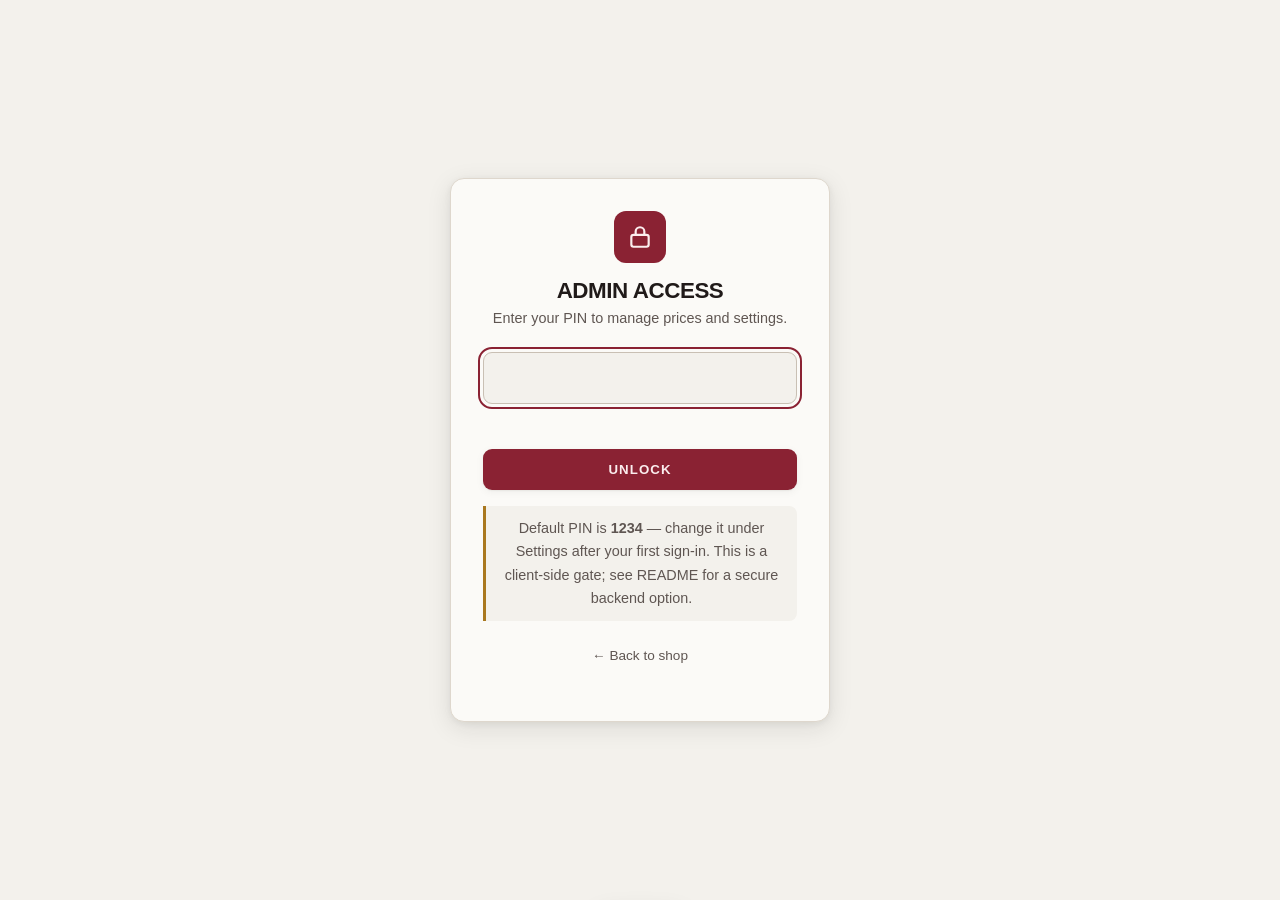
==== admin.html @ 35136296 "Initial commit: Prime Cuts Butchery storefront + admin Kenyan butchery site (Uthiru, Nairobi): KES p" ====
<!doctype html>
<html lang="en">
<head>
<meta charset="utf-8" />
<meta name="viewport" content="width=device-width, initial-scale=1" />
<title>Admin · Prime Cuts Butchery</title>
<meta name="robots" content="noindex, nofollow" />
<meta name="theme-color" content="#8A2233" />
<link rel="icon" href="data:image/svg+xml,%3Csvg xmlns='http://www.w3.org/2000/svg' viewBox='0 0 100 100'%3E%3Ctext y='.9em' font-size='90'%3E%F0%9F%94%90%3C/text%3E%3C/svg%3E" />
<link rel="stylesheet" href="assets/css/styles.css" />
</head>
<body class="admin-body">

<!-- LOGIN -->
<div class="login-wrap" id="login">
  <div class="login-card">
    <div class="mark" aria-hidden="true">
      <svg width="26" height="26" viewBox="0 0 24 24" fill="none" stroke="currentColor" stroke-width="2" stroke-linecap="round" stroke-linejoin="round"><rect x="4" y="10" width="16" height="11" rx="2"/><path d="M8 10V7a4 4 0 0 1 8 0v3"/></svg>
    </div>
    <h1>Admin Access</h1>
    <p>Enter your PIN to manage prices and settings.</p>
    <form id="pinForm">
      <div class="pinrow"><input id="pin" type="password" inputmode="numeric" autocomplete="off" maxlength="12" aria-label="Admin PIN" /></div>
      <div class="loginerr" id="loginErr"></div>
      <button class="btn btn--block" type="submit">Unlock</button>
    </form>
    <p class="note">Default PIN is <b>1234</b> — change it under Settings after your first sign-in. This is a client-side gate; see README for a secure backend option.</p>
    <p style="margin-top:1rem"><a href="index.html" style="font-size:.85rem;color:var(--ink-soft)">← Back to shop</a></p>
  </div>
</div>

<!-- DASHBOARD -->
<div class="admin-shell" id="dash" hidden>
  <div class="admin-top">
    <a class="brand" href="index.html">
      <span class="mark" aria-hidden="true"><svg width="20" height="20" viewBox="0 0 24 24" fill="none" stroke="currentColor" stroke-width="2" stroke-linecap="round" stroke-linejoin="round"><path d="M4 15a5 5 0 0 1 5-5h2l7-6v6l-4 3v5a3 3 0 0 1-3 3H8a4 4 0 0 1-4-4Z"/></svg></span>
      <span><b data-biz="name">Prime Cuts Butchery</b><span class="tag">Admin dashboard</span></span>
    </a>
    <span class="badge">Admin</span>
    <button class="iconbtn themetoggle" id="themeToggle" aria-label="Toggle theme" title="Toggle theme">
      <svg width="18" height="18" viewBox="0 0 24 24" fill="none" stroke="currentColor" stroke-width="2" stroke-linecap="round" stroke-linejoin="round"><path d="M21 12.8A9 9 0 1 1 11.2 3 7 7 0 0 0 21 12.8Z"/></svg>
    </button>
    <a class="btn btn--ghost btn--sm" href="index.html">View shop</a>
    <button class="btn btn--sm" id="logout">Lock</button>
  </div>

  <!-- PRICES -->
  <div class="panel">
    <h2>Prices &amp; Stock</h2>
    <p class="sub">All prices are in Kenyan Shillings, per kilogram. Edit a price, toggle stock, then <b>Save changes</b>. Changes apply to this browser immediately; to publish to every customer, use <b>Export for deploy</b> below.</p>
    <div class="tablewrap">
      <table class="admin" id="priceTable">
        <thead><tr><th>Product</th><th>Category</th><th>Price / kg</th><th>In stock</th><th></th></tr></thead>
        <tbody id="priceBody"></tbody>
      </table>
    </div>
    <div class="actionsbar">
      <button class="btn" id="saveProducts">Save changes</button>
      <button class="btn btn--ghost btn--sm" id="addProduct">+ Add product</button>
      <span class="savepill" id="savePill">Saved ✓</span>
    </div>
  </div>

  <!-- SETTINGS -->
  <div class="panel">
    <h2>Business Settings</h2>
    <p class="sub">Shop details, contact channels and delivery rules used across the site and on WhatsApp orders.</p>
    <form id="settingsForm">
      <div class="admin-grid">
        <div class="field"><label for="s-name">Business name</label><input id="s-name" name="name" type="text" /></div>
        <div class="field"><label for="s-location">Location (short)</label><input id="s-location" name="location" type="text" /></div>
        <div class="field" style="grid-column:1/-1"><label for="s-tagline">Tagline</label><input id="s-tagline" name="tagline" type="text" /></div>
        <div class="field" style="grid-column:1/-1"><label for="s-address">Full address</label><input id="s-address" name="address" type="text" /></div>
        <div class="field"><label for="s-phone">Phone</label><input id="s-phone" name="phone" type="text" /></div>
        <div class="field"><label for="s-whatsapp">WhatsApp number (digits, e.g. 2547XXXXXXXX)</label><input id="s-whatsapp" name="whatsapp" type="text" inputmode="numeric" /></div>
        <div class="field"><label for="s-email">Email</label><input id="s-email" name="email" type="email" /></div>
        <div class="field"><label for="s-mpesa">M-Pesa Buy Goods till</label><input id="s-mpesa" name="mpesaTill" type="text" inputmode="numeric" /></div>
        <div class="field" style="grid-column:1/-1"><label for="s-hours">Opening hours</label><input id="s-hours" name="hours" type="text" /></div>
        <div class="field"><label for="s-fee">Delivery fee (KES)</label><input id="s-fee" name="deliveryFee" type="number" min="0" step="10" /></div>
        <div class="field"><label for="s-free">Free delivery over (KES)</label><input id="s-free" name="freeDeliveryThreshold" type="number" min="0" step="100" /></div>
        <div class="field"><label for="s-give">Give-back (% of profit)</label><input id="s-give" name="givebackPercent" type="number" min="0" max="100" step="1" /></div>
      </div>
      <div class="actionsbar">
        <button class="btn" type="submit">Save settings</button>
        <span class="savepill" id="savePill2">Saved ✓</span>
      </div>
    </form>
  </div>

  <!-- SECURITY -->
  <div class="panel">
    <h2>Admin PIN</h2>
    <p class="sub">Change the PIN used to open this dashboard.</p>
    <form id="pinChangeForm">
      <div class="admin-grid">
        <div class="field"><label for="s-pin">New PIN</label><input id="s-pin" type="password" inputmode="numeric" maxlength="12" /></div>
        <div class="field"><label for="s-pin2">Confirm PIN</label><input id="s-pin2" type="password" inputmode="numeric" maxlength="12" /></div>
      </div>
      <div class="actionsbar">
        <button class="btn" type="submit">Update PIN</button>
        <span class="savepill" id="savePill3">Updated ✓</span>
      </div>
      <div class="loginerr" id="pinChangeErr" style="min-height:auto"></div>
    </form>
  </div>

  <!-- DEPLOY -->
  <div class="panel">
    <h2>Publish &amp; Backup</h2>
    <p class="sub">Your edits live in this browser. To make them the permanent, everyone-sees-them version, export the data file and commit it to your repository (replace <code>assets/js/data.js</code>), then redeploy.</p>
    <div class="actionsbar">
      <button class="btn btn--brass" id="exportData">⬇ Export for deploy (data.js)</button>
      <button class="btn btn--ghost btn--sm" id="copyData">Copy to clipboard</button>
      <label class="btn btn--ghost btn--sm" for="importFile" style="cursor:pointer">Import backup…</label>
      <input id="importFile" type="file" accept=".js,.json,text/*" hidden />
      <button class="btn btn--ghost btn--sm" id="resetData" style="color:var(--warn)">Reset to defaults</button>
    </div>
    <div class="note" id="deployNote">Tip: after committing the new <b>data.js</b>, run your deploy (GitHub Pages / Netlify / Vercel). New visitors will get the updated prices.</div>
  </div>
</div>

<div class="toast" id="toast" role="status" aria-live="polite">
  <svg viewBox="0 0 24 24" fill="none" stroke="currentColor" stroke-width="2.4" stroke-linecap="round" stroke-linejoin="round"><path d="m5 12 4 4 10-11"/></svg>
  <span id="toastMsg">Saved</span>
</div>

<script src="assets/js/data.js"></script>
<script src="assets/js/store.js"></script>
<script src="assets/js/admin.js"></script>
</body>
</html>
---- assets/css/styles.css ----
/* =============================================================
   Prime Cuts Butchery — styles (shared by storefront + admin)
   Palette: oxblood signature, brass accent, marble-bone ground.
   Theme-aware: system by default, overridable via [data-theme].
   ============================================================= */
:root{
  --ground:#F3F1EC; --surface:#FBFAF7; --surface-2:#ECE7DF;
  --ink:#201A19; --ink-soft:#5F5652; --ink-faint:#8A7F79;
  --line:#DED7CD; --line-strong:#C9C0B4;
  --oxblood:#8A2233; --oxblood-deep:#6E1826; --oxblood-ink:#FBEDEE;
  --brass:#A9781F; --brass-soft:#E7C877;
  --good:#2F7A4A; --good-bg:#E6F1E9; --warn:#B4531B;
  --shadow-sm:0 1px 2px rgba(32,26,25,.06),0 2px 8px rgba(32,26,25,.05);
  --shadow-md:0 6px 24px rgba(32,26,25,.10),0 2px 6px rgba(32,26,25,.06);
  --shadow-lg:0 24px 60px rgba(32,26,25,.22);
  --maxw:1180px; --pad:clamp(1.15rem,4vw,2.5rem); --r:14px; --r-sm:9px;
  --sans:"Helvetica Neue",Helvetica,Arial,system-ui,-apple-system,"Segoe UI",Roboto,sans-serif;
  --display:"Helvetica Neue",Arial,system-ui,-apple-system,"Segoe UI Semibold",sans-serif;
}
@media (prefers-color-scheme:dark){
  :root:not([data-theme="light"]){
    --ground:#171210; --surface:#211A18; --surface-2:#2B2320;
    --ink:#F3ECE4; --ink-soft:#B7ABA2; --ink-faint:#8C8079;
    --line:#372D29; --line-strong:#4A3D38;
    --oxblood:#D25366; --oxblood-deep:#B23A4C; --oxblood-ink:#1B0E10;
    --brass:#D8A84A; --brass-soft:#7C5E24;
    --good:#5FB981; --good-bg:#173322; --warn:#E08A4A;
    --shadow-sm:0 1px 2px rgba(0,0,0,.4);
    --shadow-md:0 8px 30px rgba(0,0,0,.5);
    --shadow-lg:0 28px 70px rgba(0,0,0,.62);
  }
}
:root[data-theme="dark"]{
  --ground:#171210; --surface:#211A18; --surface-2:#2B2320;
  --ink:#F3ECE4; --ink-soft:#B7ABA2; --ink-faint:#8C8079;
  --line:#372D29; --line-strong:#4A3D38;
  --oxblood:#D25366; --oxblood-deep:#B23A4C; --oxblood-ink:#1B0E10;
  --brass:#D8A84A; --brass-soft:#7C5E24;
  --good:#5FB981; --good-bg:#173322; --warn:#E08A4A;
  --shadow-sm:0 1px 2px rgba(0,0,0,.4);
  --shadow-md:0 8px 30px rgba(0,0,0,.5);
  --shadow-lg:0 28px 70px rgba(0,0,0,.62);
}

*{box-sizing:border-box}
html{scroll-behavior:smooth}
@media (prefers-reduced-motion:reduce){html{scroll-behavior:auto}}
body{margin:0;background:var(--ground);color:var(--ink);font-family:var(--sans);
  font-size:clamp(15px,.4vw + 14px,17px);line-height:1.62;-webkit-font-smoothing:antialiased;text-rendering:optimizeLegibility}
h1,h2,h3,h4{font-family:var(--display);font-weight:800;line-height:1.04;letter-spacing:-.02em;text-wrap:balance;margin:0}
p{margin:0}
a{color:inherit;text-decoration:none}
img,svg{max-width:100%;display:block}
::selection{background:var(--oxblood);color:var(--oxblood-ink)}
:focus-visible{outline:2.5px solid var(--oxblood);outline-offset:3px;border-radius:4px}
@media (prefers-color-scheme:dark){:root:not([data-theme="light"]) :focus-visible{outline-color:var(--brass)}}
:root[data-theme="dark"] :focus-visible{outline-color:var(--brass)}

.wrap{max-width:var(--maxw);margin:0 auto;padding-inline:var(--pad)}
.eyebrow{font-size:.72rem;font-weight:700;letter-spacing:.22em;text-transform:uppercase;color:var(--oxblood);display:inline-flex;align-items:center;gap:.6rem}
.eyebrow::before{content:"";width:26px;height:2px;background:currentColor;display:inline-block}
.num{font-variant-numeric:tabular-nums}
.skip{position:absolute;left:-999px;top:0;background:var(--oxblood);color:#fff;padding:.7rem 1rem;z-index:200;border-radius:0 0 8px 0}
.skip:focus{left:0}

/* buttons */
.btn{--bg:var(--oxblood);--fg:var(--oxblood-ink);display:inline-flex;align-items:center;justify-content:center;gap:.55rem;
  background:var(--bg);color:var(--fg);font-family:var(--display);font-weight:800;font-size:.83rem;letter-spacing:.08em;text-transform:uppercase;
  padding:.8rem 1.4rem;border:none;border-radius:var(--r-sm);cursor:pointer;
  transition:transform .16s ease,box-shadow .2s ease,background .2s ease;box-shadow:var(--shadow-sm)}
.btn:hover{transform:translateY(-2px);box-shadow:var(--shadow-md)}
.btn:active{transform:translateY(0)}
.btn--ghost{--bg:transparent;--fg:var(--ink);box-shadow:inset 0 0 0 1.5px var(--line-strong)}
.btn--ghost:hover{--bg:var(--surface)}
.btn--brass{--bg:var(--brass);--fg:#fff}
.btn--wa{--bg:#1FA855;--fg:#fff}
.btn--block{width:100%}
.btn--sm{padding:.5rem .8rem;font-size:.72rem}
.btn[disabled]{opacity:.4;cursor:not-allowed;transform:none;box-shadow:none}
@media (prefers-reduced-motion:reduce){.btn:hover{transform:none}}

.iconbtn{background:none;border:1.5px solid var(--line-strong);border-radius:8px;padding:.45rem;cursor:pointer;color:var(--ink);display:inline-grid;place-items:center}
.iconbtn:hover{background:var(--surface-2)}

/* ---------------- header ---------------- */
header.site{position:sticky;top:0;z-index:60;background:color-mix(in srgb,var(--ground) 86%,transparent);
  backdrop-filter:saturate(1.4) blur(12px);border-bottom:1px solid var(--line)}
.bar{display:flex;align-items:center;gap:.9rem;height:66px}
.brand{display:flex;align-items:center;gap:.6rem;font-family:var(--display);font-weight:800}
.brand .mark{width:34px;height:34px;border-radius:8px;flex:none;background:var(--oxblood);color:var(--oxblood-ink);display:grid;place-items:center;box-shadow:var(--shadow-sm)}
.brand b{font-size:1.08rem;letter-spacing:-.01em;display:block}
.brand .tag{font-size:.58rem;letter-spacing:.22em;text-transform:uppercase;color:var(--ink-faint);display:block;margin-top:-3px}
nav.main{margin-left:auto;display:flex;align-items:center;gap:.2rem}
nav.main a{font-size:.86rem;font-weight:600;color:var(--ink-soft);padding:.5rem .75rem;border-radius:8px;transition:color .15s,background .15s}
nav.main a:hover{color:var(--ink);background:var(--surface-2)}
.hdr-actions{display:flex;align-items:center;gap:.5rem;margin-left:.4rem}
.cartbtn{position:relative;display:inline-flex;align-items:center;gap:.5rem}
.cartbtn .count{position:absolute;top:-7px;right:-7px;min-width:19px;height:19px;padding:0 4px;background:var(--brass);color:#fff;
  font-size:.68rem;font-weight:800;border-radius:99px;display:grid;place-items:center;font-variant-numeric:tabular-nums;
  transform:scale(0);transition:transform .18s cubic-bezier(.4,1.5,.5,1)}
.cartbtn.has .count{transform:scale(1)}
.menutoggle{display:none}
@media (max-width:900px){
  nav.main{position:fixed;inset:66px 0 auto 0;flex-direction:column;align-items:stretch;gap:0;background:var(--surface);
    border-bottom:1px solid var(--line);padding:.5rem var(--pad) 1rem;transform:translateY(-160%);transition:transform .3s ease;box-shadow:var(--shadow-md);margin:0}
  nav.main.open{transform:translateY(0)}
  nav.main a{padding:.85rem .4rem;border-radius:0;border-bottom:1px solid var(--line)}
  .menutoggle{display:inline-grid}
  .cartbtn .label{display:none}
}

/* ---------------- hero ---------------- */
.hero{position:relative;overflow:hidden;color:var(--oxblood-ink);isolation:isolate}
.hero::before{content:"";position:absolute;inset:0;z-index:-2;background:
  radial-gradient(120% 90% at 82% 8%,rgba(0,0,0,0) 40%,rgba(0,0,0,.5) 100%),
  radial-gradient(90% 120% at 12% 100%,var(--oxblood) 0%,rgba(0,0,0,0) 55%),
  linear-gradient(155deg,var(--oxblood-deep) 0%,#3d0f18 55%,#25090f 100%)}
.hero::after{content:"";position:absolute;inset:0;z-index:-1;opacity:.5;mix-blend-mode:overlay;
  background-image:url("data:image/svg+xml,%3Csvg xmlns='http://www.w3.org/2000/svg' width='120' height='120'%3E%3Cfilter id='n'%3E%3CfeTurbulence type='fractalNoise' baseFrequency='.9' numOctaves='2'/%3E%3C/filter%3E%3Crect width='100%25' height='100%25' filter='url(%23n)' opacity='.5'/%3E%3C/svg%3E")}
.hero .wrap{display:grid;grid-template-columns:1.15fr .85fr;gap:2rem;align-items:center;padding-block:clamp(3rem,8vw,5.6rem)}
.hero .eyebrow{color:var(--brass-soft)}
.hero h1{font-size:clamp(2.7rem,7.5vw,5rem);text-transform:uppercase;letter-spacing:-.025em;margin:1rem 0 .2rem}
.hero h1 .em{color:var(--brass-soft);display:block}
.hero .lede{font-size:clamp(1.02rem,1.4vw,1.18rem);color:#f4dcdf;max-width:36ch;margin:.9rem 0 1.7rem;line-height:1.5}
.hero .cta{display:flex;flex-wrap:wrap;gap:.7rem}
.hero .btn--ghost{--fg:#fff;box-shadow:inset 0 0 0 1.5px rgba(255,255,255,.4)}
.hero .btn--ghost:hover{--bg:rgba(255,255,255,.08)}
.trust{display:flex;gap:1.6rem;margin-top:2rem;flex-wrap:wrap}
.trust div{font-size:.8rem;color:#e8c9cd;line-height:1.3}
.trust b{display:block;font-family:var(--display);font-size:1.45rem;color:#fff;letter-spacing:-.02em}
.heroart{position:relative;justify-self:center;width:min(330px,72vw);aspect-ratio:1}
.heroart .cleaver{position:absolute;inset:0;color:rgba(255,255,255,.9);filter:drop-shadow(0 18px 30px rgba(0,0,0,.5))}
.stamp{position:absolute;right:-6%;bottom:-4%;width:42%;color:var(--brass-soft);animation:spin 26s linear infinite}
.stamp .ring{fill:none;stroke:currentColor;stroke-width:2}
@keyframes spin{to{transform:rotate(360deg)}}
@media (prefers-reduced-motion:reduce){.stamp{animation:none}}
@media (max-width:820px){.hero .wrap{grid-template-columns:1fr}.heroart{grid-row:1;width:min(220px,50vw)}}

/* marquee */
.strip{background:var(--ink);color:var(--ground);overflow:hidden;border-block:1px solid rgba(255,255,255,.06)}
.strip .track{display:flex;gap:2.5rem;white-space:nowrap;padding:.7rem 0;animation:slide 30s linear infinite;width:max-content}
.strip span{font-family:var(--display);font-weight:800;font-size:.8rem;letter-spacing:.14em;text-transform:uppercase;display:inline-flex;gap:2.5rem;align-items:center}
.strip span::after{content:"✦";color:var(--brass-soft)}
@keyframes slide{to{transform:translateX(-50%)}}
@media (prefers-reduced-motion:reduce){.strip .track{animation:none}}

/* sections */
section{padding-block:clamp(3.2rem,7vw,5.4rem)}
.sec-head{max-width:62ch;margin-bottom:2.2rem}
.sec-head h2{font-size:clamp(1.8rem,4vw,2.7rem);margin:.7rem 0 .6rem;text-transform:uppercase}
.sec-head p{color:var(--ink-soft);font-size:1.04rem}

/* values */
.values{display:grid;grid-template-columns:repeat(3,1fr);gap:1.1rem}
.value{background:var(--surface);border:1px solid var(--line);border-radius:var(--r);padding:1.7rem 1.5rem;box-shadow:var(--shadow-sm);position:relative;overflow:hidden}
.value::before{content:"";position:absolute;left:0;top:0;bottom:0;width:4px;background:var(--oxblood)}
.value .ico{width:44px;height:44px;color:var(--oxblood);margin-bottom:1rem}
.value h3{font-size:1.14rem;margin-bottom:.5rem}
.value p{color:var(--ink-soft);font-size:.95rem}
@media (max-width:820px){.values{grid-template-columns:1fr}}

/* shop */
#shop{background:var(--surface-2)}
.shop-top{display:flex;justify-content:space-between;align-items:flex-end;gap:1rem;flex-wrap:wrap}
.updated{font-size:.78rem;color:var(--ink-faint)}
.grid{display:grid;grid-template-columns:repeat(3,1fr);gap:1.3rem;margin-top:1.6rem}
@media (max-width:900px){.grid{grid-template-columns:repeat(2,1fr)}}
@media (max-width:560px){.grid{grid-template-columns:1fr}}
.card{background:var(--surface);border:1px solid var(--line);border-radius:var(--r);overflow:hidden;display:flex;flex-direction:column;box-shadow:var(--shadow-sm);transition:transform .2s ease,box-shadow .2s ease}
.card:hover{transform:translateY(-4px);box-shadow:var(--shadow-md)}
@media (prefers-reduced-motion:reduce){.card:hover{transform:none}}
.card .art{aspect-ratio:16/11;display:grid;place-items:center;position:relative;border-bottom:1px solid var(--line);
  background:radial-gradient(120% 120% at 30% 15%,color-mix(in srgb,var(--oxblood) 18%,var(--surface)) 0%,var(--surface) 70%)}
.card .art{overflow:hidden}
.card .art svg{width:50%;color:var(--oxblood);opacity:.92}
.art-photo{position:absolute;inset:0;width:100%;height:100%;object-fit:cover;z-index:1}
.card.out .art{filter:grayscale(.7);opacity:.7}
.tagchip{position:absolute;z-index:2;top:.8rem;left:.8rem;font-size:.62rem;font-weight:800;letter-spacing:.1em;text-transform:uppercase;background:var(--ink);color:var(--ground);padding:.3rem .55rem;border-radius:999px}
.outchip{position:absolute;z-index:2;top:.8rem;right:.8rem;font-size:.62rem;font-weight:800;letter-spacing:.08em;text-transform:uppercase;background:var(--warn);color:#fff;padding:.3rem .55rem;border-radius:999px}
.card .body{padding:1.1rem 1.15rem 1.25rem;display:flex;flex-direction:column;gap:.45rem;flex:1}
.card .top{display:flex;justify-content:space-between;align-items:baseline;gap:.6rem}
.card h3{font-size:1.08rem}
.card .sw{font-size:.75rem;color:var(--ink-faint);font-style:italic}
.price{font-family:var(--display);font-weight:800;color:var(--brass);font-size:1.16rem;letter-spacing:-.02em;white-space:nowrap;text-align:right}
.price small{display:block;font-size:.62rem;color:var(--ink-faint);font-weight:600;letter-spacing:.04em;text-transform:uppercase}
.card p.desc{color:var(--ink-soft);font-size:.86rem;flex:1}
.card .buy{display:flex;gap:.55rem;align-items:center;margin-top:.4rem}
.stepper{display:inline-flex;align-items:center;border:1.5px solid var(--line-strong);border-radius:var(--r-sm);overflow:hidden}
.stepper button{width:34px;height:40px;background:var(--surface);border:none;color:var(--ink);font-size:1.1rem;cursor:pointer;font-weight:700;line-height:1}
.stepper button:hover{background:var(--surface-2)}
.stepper .val{min-width:56px;height:40px;display:grid;place-items:center;font-family:var(--display);font-weight:700;font-size:.85rem;border-inline:1.5px solid var(--line-strong);font-variant-numeric:tabular-nums}
.card .buy .btn{flex:1}

/* mission */
#mission{background:var(--oxblood-deep);color:var(--oxblood-ink);position:relative;overflow:hidden}
#mission::after{content:"";position:absolute;inset:0;opacity:.4;mix-blend-mode:overlay;
  background-image:url("data:image/svg+xml,%3Csvg xmlns='http://www.w3.org/2000/svg' width='120' height='120'%3E%3Cfilter id='n'%3E%3CfeTurbulence type='fractalNoise' baseFrequency='.9' numOctaves='2'/%3E%3C/filter%3E%3Crect width='100%25' height='100%25' filter='url(%23n)' opacity='.4'/%3E%3C/svg%3E")}
#mission .wrap{position:relative;z-index:1;display:grid;grid-template-columns:auto 1fr;gap:clamp(1.5rem,5vw,3.5rem);align-items:center}
.bignum{font-family:var(--display);font-weight:800;font-size:clamp(4.5rem,15vw,10rem);line-height:.8;letter-spacing:-.04em;color:var(--brass-soft)}
#mission .eyebrow{color:var(--brass-soft)}
#mission h2{font-size:clamp(1.6rem,3.4vw,2.3rem);text-transform:uppercase;margin:.8rem 0;color:#fff}
#mission p{color:#f0d4d8;max-width:52ch;font-size:1.04rem}
#mission .btn{margin-top:1.4rem}
@media (max-width:720px){#mission .wrap{grid-template-columns:1fr}}

/* testimonials */
.quotes{display:grid;grid-template-columns:repeat(3,1fr);gap:1.3rem}
@media (max-width:900px){.quotes{grid-template-columns:1fr}}
.quote{background:var(--surface);border:1px solid var(--line);border-radius:var(--r);padding:1.6rem;box-shadow:var(--shadow-sm);display:flex;flex-direction:column;gap:.85rem}
.quote .stars{color:var(--brass);letter-spacing:.15em;font-size:.95rem}
.quote h3{font-size:1.04rem}
.quote p{color:var(--ink-soft);font-size:.92rem;flex:1}
.quote .who{display:flex;align-items:center;gap:.7rem;margin-top:.2rem}
.quote .av{width:38px;height:38px;border-radius:50%;background:var(--oxblood);color:var(--oxblood-ink);display:grid;place-items:center;font-family:var(--display);font-weight:800;font-size:.9rem;flex:none}
.quote .who b{font-size:.9rem}
.quote .who span{font-size:.78rem;color:var(--ink-faint);display:block}

/* contact */
#contact{background:var(--surface-2)}
.contact-grid{display:grid;grid-template-columns:.85fr 1.15fr;gap:1.6rem}
@media (max-width:820px){.contact-grid{grid-template-columns:1fr}}
.infocard{background:var(--surface);border:1px solid var(--line);border-radius:var(--r);padding:1.7rem;box-shadow:var(--shadow-sm)}
.infoitem{display:flex;gap:.9rem;padding:1rem 0;border-bottom:1px solid var(--line)}
.infoitem:last-child{border-bottom:none;padding-bottom:0}
.infoitem:first-of-type{padding-top:.3rem}
.infoitem .ico{width:22px;height:22px;color:var(--oxblood);flex:none;margin-top:2px}
.infoitem b{display:block;font-size:.7rem;letter-spacing:.14em;text-transform:uppercase;color:var(--ink-faint);margin-bottom:.15rem}
.infoitem span{font-size:.96rem}
.mpesa{margin-top:1.2rem;padding:1rem 1.1rem;border:1.5px dashed var(--line-strong);border-radius:var(--r-sm);background:var(--ground)}
.mpesa b{font-size:.7rem;letter-spacing:.12em;text-transform:uppercase;color:var(--good)}
.mpesa .till{font-family:var(--display);font-weight:800;font-size:1.4rem;letter-spacing:.02em}

/* forms */
form.card2{background:var(--surface);border:1px solid var(--line);border-radius:var(--r);padding:1.7rem;box-shadow:var(--shadow-sm)}
.field{margin-bottom:1rem}
.field label{display:block;font-size:.76rem;font-weight:700;letter-spacing:.06em;text-transform:uppercase;color:var(--ink-soft);margin-bottom:.4rem}
.field input,.field textarea,.field select{width:100%;padding:.78rem .9rem;background:var(--ground);color:var(--ink);border:1.5px solid var(--line-strong);border-radius:var(--r-sm);font:inherit;font-size:.95rem;transition:border-color .15s,box-shadow .15s}
.field textarea{resize:vertical;min-height:110px}
.field input:focus,.field textarea:focus,.field select:focus{outline:none;border-color:var(--oxblood);box-shadow:0 0 0 3px color-mix(in srgb,var(--oxblood) 18%,transparent)}
.field .err{color:var(--oxblood);font-size:.78rem;margin-top:.3rem;display:none}
.field.invalid input,.field.invalid textarea{border-color:var(--oxblood)}
.field.invalid .err{display:block}
.formnote{font-size:.8rem;color:var(--ink-faint);margin-top:.7rem;text-align:center}
.success{display:none;text-align:center;padding:1rem;gap:.7rem;flex-direction:column;align-items:center;color:var(--good);font-weight:600}
.success.show{display:flex}
.success svg{width:46px;height:46px}

/* cart drawer */
.scrim{position:fixed;inset:0;background:rgba(20,12,10,.55);opacity:0;visibility:hidden;transition:opacity .28s,visibility .28s;z-index:80;backdrop-filter:blur(2px)}
.scrim.open{opacity:1;visibility:visible}
.drawer{position:fixed;top:0;right:0;height:100%;width:min(430px,94vw);z-index:90;background:var(--ground);box-shadow:var(--shadow-lg);
  transform:translateX(100%);transition:transform .3s cubic-bezier(.4,0,.1,1);display:flex;flex-direction:column;border-left:1px solid var(--line)}
.drawer.open{transform:translateX(0)}
.drawer .dhead{display:flex;align-items:center;gap:.6rem;padding:1.2rem var(--pad);border-bottom:1px solid var(--line)}
.drawer .dhead h3{font-size:1.12rem;text-transform:uppercase}
.drawer .close{margin-left:auto;background:none;border:none;cursor:pointer;color:var(--ink-soft);padding:.3rem;border-radius:6px}
.drawer .close:hover{background:var(--surface-2);color:var(--ink)}
.ditems{flex:1;overflow-y:auto;padding:.5rem var(--pad)}
.ditem{display:flex;gap:.8rem;padding:1rem 0;border-bottom:1px solid var(--line);align-items:center}
.ditem .di-art{width:52px;height:52px;border-radius:10px;background:var(--surface-2);display:grid;place-items:center;flex:none;border:1px solid var(--line);position:relative;overflow:hidden}
.ditem .di-art .art-photo{border-radius:9px}
.ditem .di-art svg{width:60%;color:var(--oxblood)}
.ditem .di-mid{flex:1;min-width:0}
.ditem .di-mid b{font-size:.92rem;display:block}
.ditem .di-mid .di-price{font-size:.8rem;color:var(--ink-faint)}
.ditem .di-controls{display:flex;align-items:center;gap:.4rem;margin-top:.35rem}
.ditem .qbtn{width:26px;height:26px;border:1.5px solid var(--line-strong);background:var(--surface);border-radius:7px;cursor:pointer;color:var(--ink);font-weight:700;line-height:1}
.ditem .qbtn:hover{background:var(--surface-2)}
.ditem .qn{min-width:52px;text-align:center;font-family:var(--display);font-weight:700;font-size:.82rem;font-variant-numeric:tabular-nums}
.ditem .di-line{font-family:var(--display);font-weight:800;min-width:66px;text-align:right;font-variant-numeric:tabular-nums}
.ditem .rm{background:none;border:none;color:var(--ink-faint);cursor:pointer;font-size:.72rem;text-decoration:underline;padding:0;margin-top:.2rem}
.dempty{text-align:center;color:var(--ink-faint);padding:3rem 1rem;display:flex;flex-direction:column;gap:.8rem;align-items:center}
.dempty svg{width:44px;height:44px;opacity:.4}
.dfoot{padding:1.1rem var(--pad) 1.3rem;border-top:1px solid var(--line);background:var(--surface)}
.dline{display:flex;justify-content:space-between;font-size:.9rem;color:var(--ink-soft);margin-bottom:.5rem}
.dtotal{display:flex;justify-content:space-between;align-items:baseline;margin:.6rem 0 1rem}
.dtotal b{font-size:.8rem;text-transform:uppercase;letter-spacing:.1em;color:var(--ink-soft)}
.dtotal .amt{font-family:var(--display);font-weight:800;font-size:1.6rem;color:var(--ink);font-variant-numeric:tabular-nums}
.dhint{font-size:.76rem;color:var(--ink-faint);text-align:center;margin-top:.7rem}

/* footer */
footer.site{background:var(--ink);color:var(--ground);padding-block:3rem 2rem}
:root[data-theme="dark"] footer.site{background:#0F0B09}
@media (prefers-color-scheme:dark){:root:not([data-theme="light"]) footer.site{background:#0F0B09}}
footer.site .cols{display:grid;grid-template-columns:1.6fr 1fr 1fr;gap:2rem;padding-bottom:2rem;border-bottom:1px solid rgba(255,255,255,.1)}
@media (max-width:720px){footer.site .cols{grid-template-columns:1fr;gap:1.5rem}}
footer.site h4{font-size:.72rem;letter-spacing:.18em;text-transform:uppercase;color:var(--brass-soft);margin:0 0 1rem}
footer.site a{color:rgba(255,255,255,.72);font-size:.92rem;display:block;padding:.28rem 0;transition:color .15s}
footer.site a:hover{color:#fff}
footer.site .fbrand b{font-family:var(--display);font-weight:800;font-size:1.2rem}
footer.site .fbrand p{color:rgba(255,255,255,.6);font-size:.9rem;max-width:34ch;margin-top:.7rem}
.foot-bottom{display:flex;justify-content:space-between;gap:1rem;flex-wrap:wrap;padding-top:1.4rem;font-size:.82rem;color:rgba(255,255,255,.5)}
.foot-bottom a{color:var(--brass-soft);display:inline}

/* reveal + toast */
.reveal{opacity:0;transform:translateY(18px);transition:opacity .7s ease,transform .7s ease}
.reveal.in{opacity:1;transform:none}
@media (prefers-reduced-motion:reduce){.reveal{opacity:1;transform:none;transition:none}}
.toast{position:fixed;bottom:1.4rem;left:50%;transform:translate(-50%,160%);z-index:100;background:var(--ink);color:var(--ground);
  padding:.8rem 1.2rem;border-radius:99px;font-size:.88rem;font-weight:600;box-shadow:var(--shadow-md);display:flex;gap:.5rem;align-items:center;transition:transform .35s cubic-bezier(.4,1.4,.5,1);max-width:90vw}
.toast.show{transform:translate(-50%,0)}
.toast svg{width:18px;height:18px;color:var(--brass-soft);flex:none}

/* =============================================================
   ADMIN
   ============================================================= */
.admin-body{background:var(--ground)}
.admin-shell{max-width:1080px;margin:0 auto;padding:var(--pad)}
.admin-top{display:flex;align-items:center;gap:1rem;flex-wrap:wrap;margin-bottom:1.6rem}
.admin-top .brand{margin-right:auto}
.badge{font-size:.66rem;font-weight:800;letter-spacing:.12em;text-transform:uppercase;background:var(--oxblood);color:var(--oxblood-ink);padding:.28rem .55rem;border-radius:99px}
.panel{background:var(--surface);border:1px solid var(--line);border-radius:var(--r);box-shadow:var(--shadow-sm);padding:1.5rem;margin-bottom:1.4rem}
.panel h2{font-size:1.2rem;text-transform:uppercase;margin-bottom:.3rem}
.panel .sub{color:var(--ink-soft);font-size:.9rem;margin-bottom:1.2rem}
.tablewrap{overflow-x:auto;border:1px solid var(--line);border-radius:var(--r-sm)}
table.admin{width:100%;border-collapse:collapse;min-width:640px}
table.admin th,table.admin td{text-align:left;padding:.7rem .8rem;border-bottom:1px solid var(--line);font-size:.9rem;vertical-align:middle}
table.admin th{font-size:.68rem;letter-spacing:.1em;text-transform:uppercase;color:var(--ink-faint);background:var(--surface-2)}
table.admin tr:last-child td{border-bottom:none}
table.admin .pname b{display:block}
table.admin .pname span{font-size:.76rem;color:var(--ink-faint);font-style:italic}
.priceinput{display:inline-flex;align-items:center;border:1.5px solid var(--line-strong);border-radius:8px;overflow:hidden;background:var(--ground)}
.priceinput .pre{padding:0 .5rem;font-size:.8rem;color:var(--ink-faint);font-weight:700}
.priceinput input{width:92px;border:none;background:transparent;padding:.5rem .4rem;font:inherit;font-weight:700;color:var(--ink);font-variant-numeric:tabular-nums}
.priceinput input:focus{outline:none}
.priceinput .suf{padding:0 .5rem;font-size:.72rem;color:var(--ink-faint)}
.switch{position:relative;display:inline-block;width:46px;height:26px}
.switch input{opacity:0;width:0;height:0}
.slider{position:absolute;cursor:pointer;inset:0;background:var(--line-strong);border-radius:99px;transition:.2s}
.slider::before{content:"";position:absolute;height:20px;width:20px;left:3px;top:3px;background:#fff;border-radius:50%;transition:.2s}
.switch input:checked + .slider{background:var(--good)}
.switch input:checked + .slider::before{transform:translateX(20px)}
.rowdel{background:none;border:none;color:var(--warn);cursor:pointer;font-size:.8rem;text-decoration:underline}
.admin-grid{display:grid;grid-template-columns:1fr 1fr;gap:1rem}
@media (max-width:640px){.admin-grid{grid-template-columns:1fr}}
.actionsbar{display:flex;gap:.7rem;flex-wrap:wrap;align-items:center;margin-top:1.2rem}
.savepill{font-size:.82rem;color:var(--good);font-weight:700;opacity:0;transition:opacity .2s}
.savepill.show{opacity:1}
.login-wrap{min-height:100vh;display:grid;place-items:center;padding:var(--pad)}
.login-card{width:100%;max-width:380px;background:var(--surface);border:1px solid var(--line);border-radius:var(--r);box-shadow:var(--shadow-md);padding:2rem;text-align:center}
.login-card .mark{width:52px;height:52px;border-radius:12px;margin:0 auto 1rem;background:var(--oxblood);color:var(--oxblood-ink);display:grid;place-items:center}
.login-card h1{font-size:1.4rem;text-transform:uppercase;margin-bottom:.3rem}
.login-card p{color:var(--ink-soft);font-size:.9rem;margin-bottom:1.4rem}
.pinrow{display:flex;gap:.6rem;justify-content:center;margin-bottom:1rem}
.pinrow input{width:100%;text-align:center;letter-spacing:.4em;font-size:1.3rem;font-weight:800;padding:.8rem;background:var(--ground);border:1.5px solid var(--line-strong);border-radius:var(--r-sm);color:var(--ink)}
.loginerr{color:var(--oxblood);font-size:.85rem;min-height:1.2em;margin-bottom:.8rem}
.note{font-size:.82rem;color:var(--ink-soft);background:var(--ground);border-left:3px solid var(--brass);padding:.7rem .9rem;border-radius:0 8px 8px 0;margin-top:1rem}
.themetoggle{margin-left:.2rem}
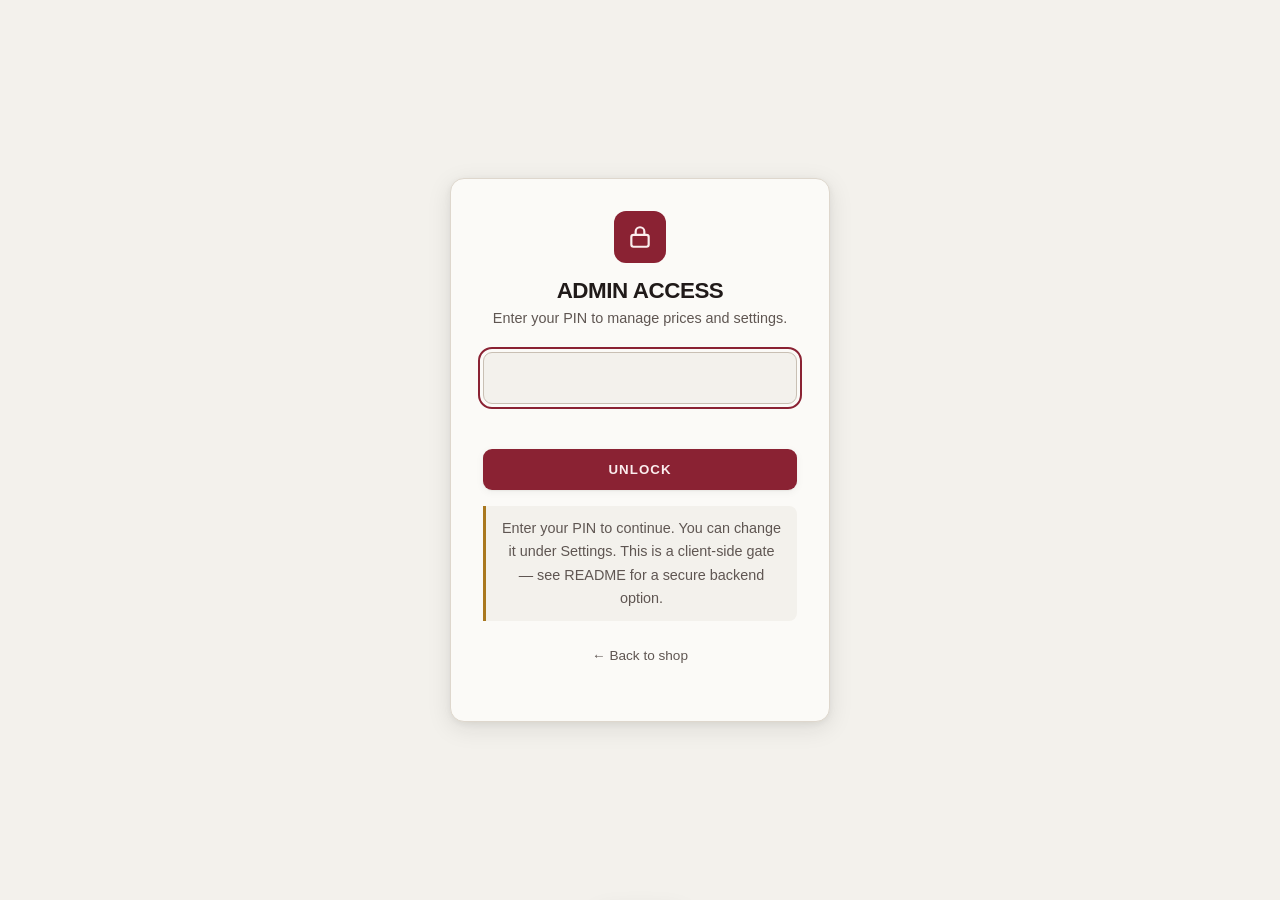
==== commit a2a57af9: "Set admin PIN (1427) and owner's Google Maps pin; stop disclosing PIN Co-Authored-By: Claude Opus 4." ====
--- a/admin.html
+++ b/admin.html
@@ -3,7 +3,7 @@
 <head>
 <meta charset="utf-8" />
 <meta name="viewport" content="width=device-width, initial-scale=1" />
-<title>Admin · Prime Cuts Butchery</title>
+<title>Admin · Elite Butchery</title>
 <meta name="robots" content="noindex, nofollow" />
 <meta name="theme-color" content="#8A2233" />
 <link rel="icon" href="data:image/svg+xml,%3Csvg xmlns='http://www.w3.org/2000/svg' viewBox='0 0 100 100'%3E%3Ctext y='.9em' font-size='90'%3E%F0%9F%94%90%3C/text%3E%3C/svg%3E" />
@@ -24,7 +24,7 @@
       <div class="loginerr" id="loginErr"></div>
       <button class="btn btn--block" type="submit">Unlock</button>
     </form>
-    <p class="note">Default PIN is <b>1234</b> — change it under Settings after your first sign-in. This is a client-side gate; see README for a secure backend option.</p>
+    <p class="note">Enter your PIN to continue. You can change it under Settings. This is a client-side gate — see README for a secure backend option.</p>
     <p style="margin-top:1rem"><a href="index.html" style="font-size:.85rem;color:var(--ink-soft)">← Back to shop</a></p>
   </div>
 </div>
@@ -34,7 +34,7 @@
   <div class="admin-top">
     <a class="brand" href="index.html">
       <span class="mark" aria-hidden="true"><svg width="20" height="20" viewBox="0 0 24 24" fill="none" stroke="currentColor" stroke-width="2" stroke-linecap="round" stroke-linejoin="round"><path d="M4 15a5 5 0 0 1 5-5h2l7-6v6l-4 3v5a3 3 0 0 1-3 3H8a4 4 0 0 1-4-4Z"/></svg></span>
-      <span><b data-biz="name">Prime Cuts Butchery</b><span class="tag">Admin dashboard</span></span>
+      <span><b data-biz="name">Elite Butchery</b><span class="tag">Admin dashboard</span></span>
     </a>
     <span class="badge">Admin</span>
     <button class="iconbtn themetoggle" id="themeToggle" aria-label="Toggle theme" title="Toggle theme">
@@ -73,7 +73,7 @@
         <div class="field" style="grid-column:1/-1"><label for="s-address">Full address</label><input id="s-address" name="address" type="text" /></div>
         <div class="field"><label for="s-phone">Phone</label><input id="s-phone" name="phone" type="text" /></div>
         <div class="field"><label for="s-whatsapp">WhatsApp number (digits, e.g. 2547XXXXXXXX)</label><input id="s-whatsapp" name="whatsapp" type="text" inputmode="numeric" /></div>
-        <div class="field"><label for="s-email">Email</label><input id="s-email" name="email" type="email" /></div>
+        <div class="field"><label for="s-maps">Google Maps link</label><input id="s-maps" name="maps" type="url" placeholder="https://maps.google.com/… (your exact pin)" /></div>
         <div class="field"><label for="s-mpesa">M-Pesa Buy Goods till</label><input id="s-mpesa" name="mpesaTill" type="text" inputmode="numeric" /></div>
         <div class="field" style="grid-column:1/-1"><label for="s-hours">Opening hours</label><input id="s-hours" name="hours" type="text" /></div>
         <div class="field"><label for="s-fee">Delivery fee (KES)</label><input id="s-fee" name="deliveryFee" type="number" min="0" step="10" /></div>
--- a/assets/css/styles.css
+++ b/assets/css/styles.css
@@ -1,5 +1,5 @@
 /* =============================================================
-   Prime Cuts Butchery — styles (shared by storefront + admin)
+   Elite Butchery — styles (shared by storefront + admin)
    Palette: oxblood signature, brass accent, marble-bone ground.
    Theme-aware: system by default, overridable via [data-theme].
    ============================================================= */
@@ -43,7 +43,7 @@
 }
 
 *{box-sizing:border-box}
-html{scroll-behavior:smooth}
+html{scroll-behavior:smooth;scroll-padding-top:100px}
 @media (prefers-reduced-motion:reduce){html{scroll-behavior:auto}}
 body{margin:0;background:var(--ground);color:var(--ink);font-family:var(--sans);
   font-size:clamp(15px,.4vw + 14px,17px);line-height:1.62;-webkit-font-smoothing:antialiased;text-rendering:optimizeLegibility}
@@ -85,15 +85,18 @@
 /* ---------------- header ---------------- */
 header.site{position:sticky;top:0;z-index:60;background:color-mix(in srgb,var(--ground) 86%,transparent);
   backdrop-filter:saturate(1.4) blur(12px);border-bottom:1px solid var(--line)}
-.bar{display:flex;align-items:center;gap:.9rem;height:66px}
-.brand{display:flex;align-items:center;gap:.6rem;font-family:var(--display);font-weight:800}
+.bar{display:flex;align-items:center;gap:.9rem;height:90px}
+.brand{display:flex;align-items:center;gap:.8rem;font-family:var(--display);font-weight:800}
 .brand .mark{width:34px;height:34px;border-radius:8px;flex:none;background:var(--oxblood);color:var(--oxblood-ink);display:grid;place-items:center;box-shadow:var(--shadow-sm)}
-.brand b{font-size:1.08rem;letter-spacing:-.01em;display:block}
-.brand .tag{font-size:.58rem;letter-spacing:.22em;text-transform:uppercase;color:var(--ink-faint);display:block;margin-top:-3px}
-nav.main{margin-left:auto;display:flex;align-items:center;gap:.2rem}
-nav.main a{font-size:.86rem;font-weight:600;color:var(--ink-soft);padding:.5rem .75rem;border-radius:8px;transition:color .15s,background .15s}
+.brand b{font-size:1.62rem;letter-spacing:-.01em;display:block}
+.brand .tag{font-size:.72rem;letter-spacing:.2em;text-transform:uppercase;color:var(--ink-faint);display:block;margin-top:-2px}
+nav.main{margin-left:auto;display:flex;align-items:center;gap:.25rem}
+nav.main a{font-size:1.02rem;font-weight:600;color:var(--ink-soft);padding:.55rem .9rem;border-radius:8px;transition:color .15s,background .15s}
 nav.main a:hover{color:var(--ink);background:var(--surface-2)}
-.hdr-actions{display:flex;align-items:center;gap:.5rem;margin-left:.4rem}
+.hdr-actions{display:flex;align-items:center;gap:.55rem;margin-left:.5rem}
+.hdr-actions .cartbtn.btn--sm{padding:.72rem 1.15rem;font-size:.86rem}
+.hdr-actions .iconbtn{padding:.6rem}
+.hdr-actions .iconbtn svg{width:20px;height:20px}
 .cartbtn{position:relative;display:inline-flex;align-items:center;gap:.5rem}
 .cartbtn .count{position:absolute;top:-7px;right:-7px;min-width:19px;height:19px;padding:0 4px;background:var(--brass);color:#fff;
   font-size:.68rem;font-weight:800;border-radius:99px;display:grid;place-items:center;font-variant-numeric:tabular-nums;
@@ -101,7 +104,7 @@
 .cartbtn.has .count{transform:scale(1)}
 .menutoggle{display:none}
 @media (max-width:900px){
-  nav.main{position:fixed;inset:66px 0 auto 0;flex-direction:column;align-items:stretch;gap:0;background:var(--surface);
+  nav.main{position:fixed;inset:90px 0 auto 0;flex-direction:column;align-items:stretch;gap:0;background:var(--surface);
     border-bottom:1px solid var(--line);padding:.5rem var(--pad) 1rem;transform:translateY(-160%);transition:transform .3s ease;box-shadow:var(--shadow-md);margin:0}
   nav.main.open{transform:translateY(0)}
   nav.main a{padding:.85rem .4rem;border-radius:0;border-bottom:1px solid var(--line)}
@@ -117,15 +120,15 @@
   linear-gradient(155deg,var(--oxblood-deep) 0%,#3d0f18 55%,#25090f 100%)}
 .hero::after{content:"";position:absolute;inset:0;z-index:-1;opacity:.5;mix-blend-mode:overlay;
   background-image:url("data:image/svg+xml,%3Csvg xmlns='http://www.w3.org/2000/svg' width='120' height='120'%3E%3Cfilter id='n'%3E%3CfeTurbulence type='fractalNoise' baseFrequency='.9' numOctaves='2'/%3E%3C/filter%3E%3Crect width='100%25' height='100%25' filter='url(%23n)' opacity='.5'/%3E%3C/svg%3E")}
-.hero .wrap{display:grid;grid-template-columns:1.15fr .85fr;gap:2rem;align-items:center;padding-block:clamp(3rem,8vw,5.6rem)}
-.hero .eyebrow{color:var(--brass-soft)}
-.hero h1{font-size:clamp(2.7rem,7.5vw,5rem);text-transform:uppercase;letter-spacing:-.025em;margin:1rem 0 .2rem}
+.hero .wrap{display:grid;grid-template-columns:1.1fr .9fr;gap:1.4rem;align-items:center;padding-block:clamp(.3rem,.7vw,.55rem)}
+.hero .eyebrow{color:var(--brass-soft);font-size:.78rem}
+.hero h1{font-size:clamp(2rem,4.4vw,3rem);text-transform:uppercase;letter-spacing:-.025em;margin:.35rem 0 .1rem}
 .hero h1 .em{color:var(--brass-soft);display:block}
-.hero .lede{font-size:clamp(1.02rem,1.4vw,1.18rem);color:#f4dcdf;max-width:36ch;margin:.9rem 0 1.7rem;line-height:1.5}
+.hero .lede{font-size:clamp(1.05rem,1.35vw,1.2rem);color:#f4dcdf;max-width:40ch;margin:.5rem 0 .9rem;line-height:1.45}
 .hero .cta{display:flex;flex-wrap:wrap;gap:.7rem}
 .hero .btn--ghost{--fg:#fff;box-shadow:inset 0 0 0 1.5px rgba(255,255,255,.4)}
 .hero .btn--ghost:hover{--bg:rgba(255,255,255,.08)}
-.trust{display:flex;gap:1.6rem;margin-top:2rem;flex-wrap:wrap}
+.trust{display:flex;gap:1.4rem;margin-top:1rem;flex-wrap:wrap}
 .trust div{font-size:.8rem;color:#e8c9cd;line-height:1.3}
 .trust b{display:block;font-family:var(--display);font-size:1.45rem;color:#fff;letter-spacing:-.02em}
 .heroart{position:relative;justify-self:center;width:min(330px,72vw);aspect-ratio:1}
@@ -145,9 +148,9 @@
 @media (prefers-reduced-motion:reduce){.strip .track{animation:none}}
 
 /* sections */
-section{padding-block:clamp(3.2rem,7vw,5.4rem)}
-.sec-head{max-width:62ch;margin-bottom:2.2rem}
-.sec-head h2{font-size:clamp(1.8rem,4vw,2.7rem);margin:.7rem 0 .6rem;text-transform:uppercase}
+section{padding-block:clamp(1.5rem,3.2vw,2.5rem)}
+.sec-head{max-width:62ch;margin-bottom:1.3rem}
+.sec-head h2{font-size:clamp(1.7rem,3.6vw,2.4rem);margin:.4rem 0 .5rem;text-transform:uppercase}
 .sec-head p{color:var(--ink-soft);font-size:1.04rem}
 
 /* values */
@@ -196,7 +199,7 @@
 #mission::after{content:"";position:absolute;inset:0;opacity:.4;mix-blend-mode:overlay;
   background-image:url("data:image/svg+xml,%3Csvg xmlns='http://www.w3.org/2000/svg' width='120' height='120'%3E%3Cfilter id='n'%3E%3CfeTurbulence type='fractalNoise' baseFrequency='.9' numOctaves='2'/%3E%3C/filter%3E%3Crect width='100%25' height='100%25' filter='url(%23n)' opacity='.4'/%3E%3C/svg%3E")}
 #mission .wrap{position:relative;z-index:1;display:grid;grid-template-columns:auto 1fr;gap:clamp(1.5rem,5vw,3.5rem);align-items:center}
-.bignum{font-family:var(--display);font-weight:800;font-size:clamp(4.5rem,15vw,10rem);line-height:.8;letter-spacing:-.04em;color:var(--brass-soft)}
+.bignum{font-family:var(--display);font-weight:800;font-size:clamp(3.4rem,10vw,6.6rem);line-height:.8;letter-spacing:-.04em;color:var(--brass-soft)}
 #mission .eyebrow{color:var(--brass-soft)}
 #mission h2{font-size:clamp(1.6rem,3.4vw,2.3rem);text-transform:uppercase;margin:.8rem 0;color:#fff}
 #mission p{color:#f0d4d8;max-width:52ch;font-size:1.04rem}
@@ -279,10 +282,11 @@
 .dhint{font-size:.76rem;color:var(--ink-faint);text-align:center;margin-top:.7rem}
 
 /* footer */
-footer.site{background:var(--ink);color:var(--ground);padding-block:3rem 2rem}
+footer.site{background:var(--ink);color:var(--ground);padding-block:2rem 1.4rem}
 :root[data-theme="dark"] footer.site{background:#0F0B09}
 @media (prefers-color-scheme:dark){:root:not([data-theme="light"]) footer.site{background:#0F0B09}}
-footer.site .cols{display:grid;grid-template-columns:1.6fr 1fr 1fr;gap:2rem;padding-bottom:2rem;border-bottom:1px solid rgba(255,255,255,.1)}
+footer.site .cols{display:grid;grid-template-columns:1.6fr 1fr 1fr;gap:1.6rem;padding-bottom:1.4rem;border-bottom:1px solid rgba(255,255,255,.1)}
+#shopGrid{margin-top:1.2rem}
 @media (max-width:720px){footer.site .cols{grid-template-columns:1fr;gap:1.5rem}}
 footer.site h4{font-size:.72rem;letter-spacing:.18em;text-transform:uppercase;color:var(--brass-soft);margin:0 0 1rem}
 footer.site a{color:rgba(255,255,255,.72);font-size:.92rem;display:block;padding:.28rem 0;transition:color .15s}
@@ -346,3 +350,80 @@
 .loginerr{color:var(--oxblood);font-size:.85rem;min-height:1.2em;margin-bottom:.8rem}
 .note{font-size:.82rem;color:var(--ink-soft);background:var(--ground);border-left:3px solid var(--brass);padding:.7rem .9rem;border-radius:0 8px 8px 0;margin-top:1rem}
 .themetoggle{margin-left:.2rem}
+
+/* =============================================================
+   Logo, category groups, price list, print  (Elite Butchery)
+   ============================================================= */
+.logo-mark{background:transparent!important;box-shadow:none;width:auto;height:80px;border-radius:0}
+.logo-mark img{height:100%;width:auto;display:block;transform-origin:center;animation:logo-breathe 3.6s ease-in-out infinite}
+@keyframes logo-breathe{0%,100%{transform:scale(1)}50%{transform:scale(1.08)}}
+.brand:hover .logo-mark img{animation:logo-spin 1s ease}
+@keyframes logo-spin{to{transform:rotate(360deg)}}
+@media (prefers-reduced-motion:reduce){.logo-mark img{animation:none}}
+
+.heroart--seal{position:relative;width:min(244px,50vw);aspect-ratio:1;display:grid;place-items:center;margin-inline:auto;
+  transform-origin:50% 50%;animation:seal-spin 26s linear infinite}
+.heroart--seal::before{content:"";position:absolute;left:50%;top:50%;transform:translate(-50%,-50%);
+  width:82%;aspect-ratio:1;border-radius:50%;z-index:0;background:#FBFAF7;
+  box-shadow:inset 0 0 0 3px rgba(169,120,31,.3), 0 6px 24px rgba(0,0,0,.4)}
+.seal{position:absolute;inset:0;width:100%;height:100%;color:var(--brass-soft);z-index:1}
+.seal-ring{fill:none;stroke:currentColor;stroke-width:1;opacity:.7}
+.seal-text{font-family:var(--display);font-weight:800;font-size:12.5px;letter-spacing:3px;fill:currentColor}
+.hero-logo{position:relative;z-index:2;width:70%;filter:saturate(1.4) contrast(1.08) brightness(1.03) drop-shadow(0 6px 14px rgba(0,0,0,.28))}
+@keyframes seal-spin{to{transform:rotate(360deg)}}
+@media (prefers-reduced-motion:reduce){.heroart--seal{animation:none}}
+@media (max-width:820px){.heroart--seal{width:min(290px,68vw)}}
+
+/* category groups in the shop */
+.cat-group + .cat-group{margin-top:1.7rem}
+.cat-head{font-size:.8rem;letter-spacing:.18em;text-transform:uppercase;color:var(--oxblood);
+  padding-bottom:.55rem;margin:0 0 1.2rem;display:flex;align-items:center;gap:.7rem}
+.cat-head::after{content:"";flex:1;height:2px;background:var(--line)}
+.cat-grid{display:grid;grid-template-columns:repeat(3,1fr);gap:1.3rem}
+@media (max-width:900px){.cat-grid{grid-template-columns:repeat(2,1fr)}}
+@media (max-width:560px){.cat-grid{grid-template-columns:1fr}}
+
+/* price list — download card */
+.pricecard{display:grid;grid-template-columns:1.2fr .8fr;gap:2rem;align-items:center;
+  background:var(--surface);border:1px solid var(--line);border-radius:var(--r);box-shadow:var(--shadow-sm);
+  padding:clamp(1.5rem,4vw,2.6rem)}
+.pricecard-body h2{font-size:clamp(1.7rem,3.6vw,2.4rem);text-transform:uppercase;margin:.6rem 0 .6rem}
+.pricecard-body p{color:var(--ink-soft);font-size:1.02rem;max-width:46ch}
+.pricecard-actions{display:flex;align-items:center;gap:1rem;flex-wrap:wrap;margin-top:1.3rem}
+.pricecard-note{font-size:.82rem;color:var(--good);font-weight:600}
+.pricecard-visual{display:grid;place-items:center}
+.pl-sheet{width:min(230px,72%);aspect-ratio:3/4;background:#fff;border:1px solid var(--line);border-radius:10px;
+  box-shadow:var(--shadow-md);padding:1.1rem 1.1rem;display:flex;flex-direction:column;gap:.5rem;transform:rotate(-3deg);color:#201A19}
+.pl-sheet-title{font-family:var(--display);font-weight:800;font-size:.8rem;letter-spacing:.04em;color:#8A2233}
+.pl-sheet-sub{font-size:.6rem;letter-spacing:.12em;text-transform:uppercase;color:#8A7F79;border-bottom:1.5px solid #ECE7DF;padding-bottom:.5rem}
+.pl-row{display:flex;align-items:center;justify-content:space-between;gap:.6rem;border-bottom:1px dotted #DED7CD;padding-bottom:.35rem}
+.pl-row i{height:6px;border-radius:3px;background:#ECE7DF;flex:1}
+.pl-row b{font-family:var(--display);font-weight:800;font-size:.78rem;color:#A9781F;font-variant-numeric:tabular-nums}
+@media (max-width:760px){.pricecard{grid-template-columns:1fr}.pricecard-visual{order:-1}.pl-sheet{transform:none;width:min(200px,60%)}}
+
+/* checkout details fields in the cart drawer */
+.dform{display:grid;gap:.5rem;margin-bottom:.9rem}
+.dform input{width:100%;padding:.7rem .8rem;background:var(--ground);color:var(--ink);border:1.5px solid var(--line-strong);border-radius:var(--r-sm);font:inherit;font-size:.9rem;transition:border-color .15s,box-shadow .15s}
+.dform input::placeholder{color:var(--ink-faint)}
+.dform input:focus{outline:none;border-color:var(--oxblood);box-shadow:0 0 0 3px color-mix(in srgb,var(--oxblood) 18%,transparent)}
+.dform input.err{border-color:var(--oxblood);box-shadow:0 0 0 3px color-mix(in srgb,var(--oxblood) 15%,transparent)}
+
+/* hero "why" flashcards (condensed, cross-fading) */
+.whycards{position:relative;margin:.7rem 0 .9rem;min-height:60px}
+.whycard{position:absolute;inset:0;display:flex;gap:.7rem;align-items:center;opacity:0;transform:translateY(7px);
+  transition:opacity .5s ease,transform .5s ease;pointer-events:none}
+.whycard.is-active{opacity:1;transform:none;pointer-events:auto}
+.whyico{flex:none;width:40px;height:40px;border-radius:11px;display:grid;place-items:center;color:var(--brass-soft);
+  background:rgba(255,255,255,.07);border:1px solid rgba(255,255,255,.15)}
+.whyico svg{width:21px;height:21px}
+.whycard b{display:block;color:#fff;font-family:var(--display);font-size:1.12rem;letter-spacing:-.01em;margin-bottom:.12rem}
+.whycard div span{display:block;color:#eccdd1;font-size:.96rem;line-height:1.38;max-width:44ch}
+.whydots{position:absolute;left:2px;bottom:-14px;display:flex;gap:.4rem}
+.whydots i{width:7px;height:7px;border-radius:50%;background:rgba(255,255,255,.28);transition:background .3s,width .3s}
+.whydots i.is-active{background:var(--brass-soft);width:17px;border-radius:4px}
+@media (prefers-reduced-motion:reduce){.whycard{transition:opacity .2s}}
+@media (max-width:820px){.whycards{min-height:84px}}
+
+/* Google Maps directions link in contact card */
+.maplink{display:inline-block;margin-top:.35rem;font-size:.84rem;font-weight:700;color:var(--oxblood)}
+.maplink:hover{text-decoration:underline}
